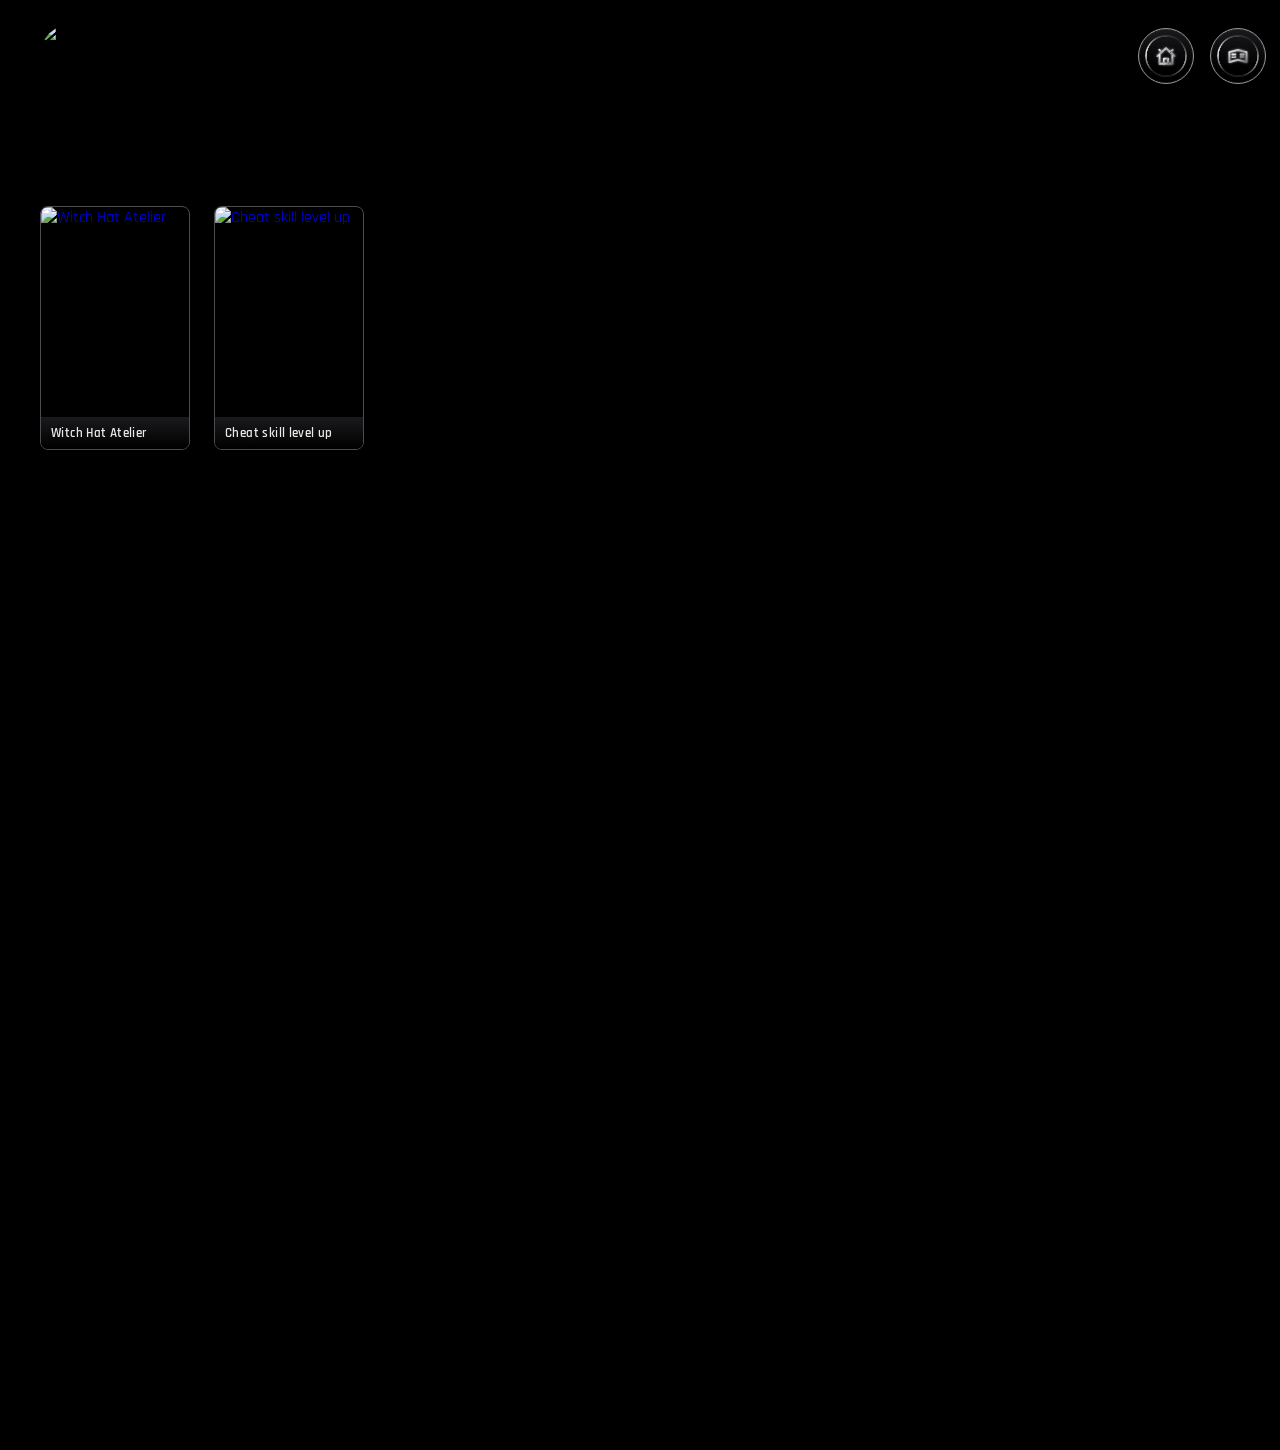
==== index.html @ e9c8b0ae "Add files via upload" ====
<!doctype html>
<html lang="en">
<head>
    <meta charset="utf-8">
    <title>Adbland</title>
    <link rel="stylesheet" href="style.css">
</head>

<body>
    <header class="site-header">
        <div class="logo">
            <img src="logo-ADB-cropped.png" alt="logo ADB">
        </div>

        <div class="site-header-right">
            <!-- ACCUEIL : pointe vers ta page d'accueil. Si ta home n'est pas index.html, change le href ici -->
            <a href="index.html" class="adb-icon-btn" aria-label="Accueil">
                <span class="adb-icon-ring" aria-hidden="true"></span>
                <span class="adb-icon-glyph adb-home" aria-hidden="true">
                    <svg viewBox="0 0 28 28">
                        <defs>
                            <linearGradient id="adbChromeStrokeHome" x1="0%" y1="0%" x2="100%" y2="100%">
                                <stop offset="0%" stop-color="#f2f2f4"/>
                                <stop offset="45%" stop-color="#9a9aa0"/>
                                <stop offset="55%" stop-color="#cfcfd2"/>
                                <stop offset="100%" stop-color="#6b6b70"/>
                            </linearGradient>
                        </defs>
                        <!-- toit pointu, écho au pic de la lettre A du logo -->
                        <path class="adb-stroke" d="M4 14 L14 5 L24 14"/>
                        <path class="adb-stroke" d="M14 5 L14 1.6" stroke-width="1.4"/>
                        <!-- petites épines d'accent sur le toit -->
                        <path class="adb-stroke" d="M19.3 9.3 L21.8 6.8 M8.7 9.3 L6.2 6.8" stroke-width="1.4"/>
                        <!-- murs -->
                        <path class="adb-stroke" d="M6.5 13 V23 H21.5 V13"/>
                        <!-- porte -->
                        <path class="adb-stroke" d="M11.5 23 V17 H16.5 V23"/>
                    </svg>
                </span>
            </a>

            <!-- CATALOGUE : pointe vers catalogue.html, même onglet (pas de target="_blank") -->
            <a href="catalogue.html" class="adb-icon-btn" aria-label="catalogue">
                <span class="adb-icon-ring" aria-hidden="true"></span>
                <span class="adb-icon-glyph adb-catalogue" aria-hidden="true">
                    <svg viewBox="0 0 28 28">
                        <defs>
                            <linearGradient id="adbChromeStrokeCatalogue" x1="0%" y1="0%" x2="100%" y2="100%">
                                <stop offset="0%" stop-color="#f2f2f4"/>
                                <stop offset="45%" stop-color="#9a9aa0"/>
                                <stop offset="55%" stop-color="#cfcfd2"/>
                                <stop offset="100%" stop-color="#6b6b70"/>
                            </linearGradient>
                        </defs>
                        <!-- livre ouvert, couverture en pointe comme le toit/A -->
                        <path class="adb-stroke" d="M14 7 L4 9.5 V21 L14 18.5 L24 21 V9.5 L14 7 Z"/>
                        <path class="adb-stroke" d="M14 7 V18.5"/>
                        <!-- épine d'accent sur la reliure -->
                        <path class="adb-stroke" d="M14 7 L14 3.6" stroke-width="1.4"/>
                        <path class="adb-stroke" d="M11 12.2 H7.3 M11 15.3 H7.3 M20.7 12.2 H17 M20.7 15.3 H17" stroke-width="1.4"/>
                    </svg>
                </span>
            </a>

            <!-- MA LISTE : pointe vers liste.html -->
            <a href="liste.html" class="adb-icon-btn" aria-label="Ma liste">
                <span class="adb-icon-ring" aria-hidden="true"></span>
                <span class="adb-icon-glyph adb-liste" aria-hidden="true">
                    <svg viewBox="0 0 28 28">
                        <defs>
                            <linearGradient id="adbChromeStrokeListe" x1="0%" y1="0%" x2="100%" y2="100%">
                                <stop offset="0%" stop-color="#f2f2f4"/>
                                <stop offset="45%" stop-color="#9a9aa0"/>
                                <stop offset="55%" stop-color="#cfcfd2"/>
                                <stop offset="100%" stop-color="#6b6b70"/>
                            </linearGradient>
                        </defs>
                        <!-- parchemin/liste avec pointe en haut, écho au pic du logo -->
                        <path class="adb-stroke" d="M8 4.5 H20 V22.5 L14 19.5 L8 22.5 Z"/>
                        <path class="adb-stroke" d="M14 4.5 L14 1.6" stroke-width="1.4"/>
                        <!-- lignes de la liste -->
                        <path class="adb-stroke" d="M10.8 10 H17.2 M10.8 13.3 H17.2 M10.8 16.6 H15" stroke-width="1.4"/>
                    </svg>
                </span>
            </a>

            <form class="adb-search" id="adbSearch" role="search">
                <button type="button" class="adb-search-btn" id="adbToggle" aria-label="Ouvrir la recherche" aria-expanded="false">
                    <span class="adb-icon-ring" aria-hidden="true"></span>
                    <span class="adb-glass" aria-hidden="true">
                        <svg viewBox="0 0 28 28">
                            <defs>
                                <linearGradient id="adbChromeStroke" x1="0%" y1="0%" x2="100%" y2="100%">
                                    <stop offset="0%" stop-color="#f2f2f4"/>
                                    <stop offset="45%" stop-color="#9a9aa0"/>
                                    <stop offset="55%" stop-color="#cfcfd2"/>
                                    <stop offset="100%" stop-color="#6b6b70"/>
                                </linearGradient>
                            </defs>
                            <!-- lentille -->
                            <circle class="adb-stroke" cx="11.5" cy="11.5" r="7.2"/>
                            <!-- poignée en forme de griffe, écho aux pointes du logo -->
                            <path class="adb-stroke" d="M16.7 16.7
                                                     C 18.6 18.6, 20.4 20.3, 22.2 22.1
                                                     C 23.1 23, 24.4 23.4, 25.3 22.6
                                                     C 26.1 21.8, 25.8 20.5, 24.9 19.6
                                                     C 23.1 17.8, 19.6 14.3, 17.5 12.3"/>
                            <!-- petite épine d'accent -->
                            <path class="adb-stroke" d="M21.6 21.6 L24.6 24.6 M23.4 19.8 L25.9 19.0" stroke-width="1.4"/>
                        </svg>
                    </span>
                </button>

                <input
                    class="adb-search-input"
                    id="adbInput"
                    type="text"
                    name="q"
                    placeholder="Rechercher…"
                    autocomplete="off"
                />
            </form>
        </div>
    </header>

    <!-- VIGNETTE : juste l'image, cliquable vers la fiche complète -->
   <main class="catalogue-content-">
        <h1>dernier a jour</h1>
    
    </main>
    
    <section class="poster-grid">
    <a href="witch-hat-atelier.html" class="poster-card">
        <img src="wicht.jpg" alt="Witch Hat Atelier">
        <span class="poster-card-title">Witch Hat Atelier</span>
    </a>

    <a href="Cheat-skill-level-up.html" class="poster-card">
        <img src="isekai.jpg" alt="Cheat skill level up">
        <span class="poster-card-title">Cheat skill level up</span>
    </a>
        
</section>
    <script src="adb-search.js"></script>
</body>
</html>
---- style.css ----
/* ============================================
   ADB — style.css
   ============================================ */

@import url('https://fonts.googleapis.com/css2?family=Rajdhani:wght@500;600&display=swap');

:root{
  --void:#000000;
  --gunmetal:#0d0d10;
  --chrome-1:#e9e9ec;
  --chrome-2:#9a9aa0;
  --chrome-3:#4b4b50;
  --chrome-4:#1c1c1f;
  --glow:#cfd8e3;
  --glow-soft: rgba(207,216,227,0.35);
}

* {
  box-sizing: border-box;
}

html, body{
  margin: 0;
  min-height: 100%;
}

body{
  background-color: #000;
  background-image: url("fond-site-ADB.png");
  background-repeat: no-repeat;
  background-size: cover;
  background-position: center;
  background-attachment: fixed;
  font-family: 'Rajdhani', sans-serif;
  width: 1450px;
  height: 1450px;
}

html{
  background-color: #000; /* évite le flash blanc au chargement / changement de page */
}

/* ---------- HEADER : logo à gauche, accueil + catalogue + ma liste + recherche groupés à droite ---------- */
.site-header{
  display: flex;
  align-items: center;
  justify-content: space-between;
  gap: 24px;
  padding: 24px 40px;
  flex-wrap: nowrap;
}

.site-header-right{
  display: flex;
  align-items: center;
  gap: 16px;
  flex-wrap: nowrap;
}

.site-header .logo{
  flex: 0 0 auto;
}

.site-header .logo img{
  display: block;
  width: 64px;
  height: 64px;
  border-radius: 100px;
  object-fit: contain;
  background: #000;
}

@media (max-width: 700px){
  .site-header{
    flex-direction: column;
    align-items: flex-start;
    gap: 16px;
    padding: 20px;
  }
  .site-header-right{
    width: 100%;
  }
  .adb-search.is-open{
    width: 100%;
  }
}

/* ---------- BOUTONS RONDS (Accueil / Catalogue / Ma liste) ---------- */
.adb-icon-btn{
  flex: 0 0 56px;
  width: 56px;
  height: 56px;
  border-radius: 50%;
  border: 1px solid var(--chrome-2);
  background: linear-gradient(180deg, #1a1a1d, #000 70%);
  display: flex;
  align-items: center;
  justify-content: center;
  cursor: pointer;
  position: relative;
  text-decoration: none;
  box-shadow:
    0 0 0 1px rgba(255,255,255,0.04) inset,
    0 2px 14px rgba(0,0,0,0.8);
  transition: box-shadow .4s ease, border-color .4s ease;
}

.adb-icon-btn:hover,
.adb-icon-btn:focus-visible{
  border-color: var(--chrome-1);
  box-shadow:
    0 0 0 1px rgba(255,255,255,0.06) inset,
    0 4px 24px rgba(0,0,0,0.9),
    0 0 18px 1px var(--glow-soft);
}

.adb-icon-btn:focus-visible{
  outline: 2px solid var(--chrome-1);
  outline-offset: 3px;
}

/* anneau toujours visible, pas seulement au survol */
.adb-icon-ring{
  filter: drop-shadow(0 0 1.5px rgba(207,216,227,0.45));
}
.adb-icon-btn:hover .adb-icon-ring{
  filter: drop-shadow(0 0 4px var(--glow));
}

.adb-icon-btn .adb-icon-glyph{
  position: relative;
  z-index: 2;
  width: 24px;
  height: 24px;
  /* taille fixe : pas d'agrandissement au survol/clic */
}

.adb-icon-glyph svg{
  width: 100%;
  height: 100%;
  display: block;
  overflow: visible;
}

.adb-icon-glyph .adb-stroke{
  fill:none;
  stroke-width: 2.2;
  stroke-linecap: round;
  stroke-linejoin: round;
  /* glow permanent léger pour que le trait se détache du fond noir */
  filter: drop-shadow(0 0 1.5px rgba(233,233,236,0.55));
  transition: filter .4s ease;
}
.adb-icon-btn:hover .adb-icon-glyph .adb-stroke{
  filter: drop-shadow(0 0 4px var(--glow));
}

.adb-home .adb-stroke{ stroke: url(#adbChromeStrokeHome); }
.adb-catalogue .adb-stroke{ stroke: url(#adbChromeStrokeCatalogue); }
.adb-liste .adb-stroke{ stroke: url(#adbChromeStrokeListe); }

/* ---------- CONTENU GÉNÉRIQUE DE PAGE ---------- */
.catalogue-content{
  padding: 20px 40px 60px;
  color: var(--chrome-1);
  font-family: 'Rajdhani', sans-serif;
}
.catalogue-content h1{
  font-weight: 500;
  letter-spacing: .06em;
  text-transform: uppercase;
  color: var(--chrome-1);
  border-bottom: 1px solid var(--chrome-3);
  padding-bottom: 12px;
}
.catalogue-content p{
  color: var(--chrome-2);
}

/* ---------- BOUTON DE RECHERCHE ---------- */
.adb-search{
  position:relative;
  display:flex;
  align-items:center;
  height:56px;
  border-radius:999px;
  background: linear-gradient(180deg, var(--gunmetal), #000 70%);
  border: 1px solid var(--chrome-3);
  box-shadow:
    0 0 0 1px rgba(255,255,255,0.02) inset,
    0 2px 14px rgba(0,0,0,0.8);
  transition: width .5s cubic-bezier(.2,.9,.25,1), box-shadow .4s ease, border-color .4s ease;
  width:56px;
  flex-shrink: 0;
  overflow:hidden;
}

.adb-search.is-open{
  width:340px;
  border-color: var(--chrome-1);
  box-shadow:
    0 0 0 1px rgba(255,255,255,0.04) inset,
    0 4px 24px rgba(0,0,0,0.9),
    0 0 18px 1px var(--glow-soft);
}

.adb-search::before{
  content:"";
  position:absolute;
  inset:-1px;
  border-radius:999px;
  padding:1px;
  background: conic-gradient(from 0deg,
    transparent 0deg,
    var(--glow) 8deg,
    transparent 20deg,
    transparent 360deg);
  -webk-it-mask: linear-gradient(#000 0 0) content-box, linear-gradient(#000 0 0);
  -webkit-mask-composite: xor;
  mask-composite: exclude;
  opacity:0;
  transition: opacity .3s ease;
  animation: adb-trace 3.2s linear infinite;
  pointer-events:none;
}
.adb-search:hover::before,
.adb-search.is-open::before{
  opacity:1;
}
@keyframes adb-trace{
  to{ transform: rotate(360deg); }
}

.adb-search-btn{
  flex: 0 0 56px;
  width:56px;
  height:56px;
  border-radius:50%;
  border:none;
  background:transparent;
  display:flex;
  align-items:center;
  justify-content:center;
  cursor:pointer;
  position:relative;
  z-index:2;
  padding:0;
}

.adb-search-btn:focus-visible{
  outline: 2px solid var(--chrome-1);
  outline-offset: 3px;
}

.adb-icon-ring{
  position:absolute;
  width:42px;
  height:42px;
  border-radius:50%;
  background: conic-gradient(from 220deg,
    var(--chrome-4), var(--chrome-1) 18%, var(--chrome-3) 32%,
    var(--chrome-4) 50%, var(--chrome-2) 68%, var(--chrome-4) 85%, var(--chrome-4));
  -webkit-mask: radial-gradient(farthest-side, transparent calc(100% - 2px), #000 calc(100% - 1.5px));
          mask: radial-gradient(farthest-side, transparent calc(100% - 2px), #000 calc(100% - 1.5px));
  transition: filter .4s ease;
}
.adb-search-btn:hover .adb-icon-ring,
.adb-search.is-open .adb-icon-ring{
  filter: drop-shadow(0 0 4px var(--glow));
}

.adb-glass{
  position:relative;
  z-index:2;
  width:24px;
  height:24px;
  /* taille fixe : pas d'agrandissement au survol/clic */
}

.adb-glass svg{
  width:100%;
  height:100%;
  display:block;
  overflow:visible;
}

.adb-glass .adb-stroke{
  fill:none;
  stroke:url(#adbChromeStroke);
  stroke-width:2.2;
  stroke-linecap:round;
  stroke-linejoin:round;
  filter: drop-shadow(0 0 1.5px rgba(233,233,236,0.55));
  transition: filter .4s ease;
}
.adb-search-btn:hover .adb-stroke,
.adb-search.is-open .adb-stroke{
  filter: drop-shadow(0 0 4px var(--glow));
}

.adb-search-input{
  flex:1;
  height:100%;
  min-width:0;
  background:transparent;
  border:none;
  outline:none;
  color: var(--chrome-1);
  font-family:'Rajdhani', sans-serif;
  font-weight:600;
  font-size:16px;
  letter-spacing:.04em;
  padding-right:18px;
  opacity:0;
  transition: opacity .3s ease .15s;
}
.adb-search.is-open .adb-search-input{ opacity:1; }

.adb-search-input::placeholder{
  color:#6c6c72;
  font-weight:500;
  text-transform:uppercase;
  font-size:13px;
  letter-spacing:.18em;
}

/* ============================================
   VIGNETTE ACCUEIL — juste l'image, cliquable
   ============================================ */
.poster-grid{
  display: flex;
  flex-wrap: wrap;
  gap: 24px;
  padding: 10px 40px 60px;
}

.poster-card{
  display: block;
  width: 150px;
  text-decoration: none;
  border-radius: 8px;
  overflow: hidden;
  border: 1px solid var(--chrome-3);
  box-shadow: 0 6px 20px rgba(0,0,0,0.7);
  transition: border-color .3s ease, box-shadow .3s ease, transform .2s ease;
}
.poster-card:hover{
  border-color: var(--chrome-1);
  box-shadow: 0 6px 20px rgba(0,0,0,0.85), 0 0 18px var(--glow-soft);
  transform: translateY(-3px);
}

.poster-card img{
  display: block;
  width: 100%;
  height: 210px;
  object-fit: cover;
}

.poster-card-title{
  display: block;
  padding: 8px 10px;
  background: linear-gradient(180deg, #1a1a1d, #000);
  color: var(--chrome-1);
  font-family: 'Rajdhani', sans-serif;
  font-weight: 600;
  font-size: 13px;
  letter-spacing: .03em;
}

/* ============================================
   FICHE (page d'accueil) — affiche + titre + description + boutons
   ============================================ */
.hero-card{
  display: flex;
  gap: 32px;
  padding: 20px 40px 40px;
  align-items: flex-start;
  flex-wrap: wrap;
}

.hero-card .poster-link{
  flex: 0 0 auto;
  display: block;
  border-radius: 10px;
  overflow: hidden;
  border: 1px solid var(--chrome-3);
  box-shadow: 0 8px 30px rgba(0,0,0,0.7);
  transition: border-color .3s ease, box-shadow .3s ease;
}
.hero-card .poster-link:hover{
  border-color: var(--chrome-1);
  box-shadow: 0 8px 30px rgba(0,0,0,0.85), 0 0 24px var(--glow-soft);
}
.hero-card .poster-link img{
  display: block;
  width: 260px;
  height: 360px;
  object-fit: cover;
}

.hero-info{
  flex: 1 1 380px;
  min-width: 280px;
  color: var(--chrome-1);
}

.hero-info h1{
  margin: 4px 0 16px;
  font-size: 2.2rem;
  font-weight: 600;
  letter-spacing: .04em;
  background: linear-gradient(180deg, #f2f2f4, #9a9aa0 45%, #cfcfd2 55%, #6b6b70);
  -webkit-background-clip: text;
  background-clip: text;
  color: transparent;
}

.hero-info p.description{
  color: var(--chrome-2);
  line-height: 1.6;
  max-width: 65ch;
  margin-bottom: 20px;
}

.tag-list{
  display: flex;
  gap: 10px;
  flex-wrap: wrap;
  margin-bottom: 24px;
  list-style: none;
  padding: 0;
}
.tag-list li{
  padding: 6px 16px;
  border-radius: 999px;
  border: 1px solid var(--chrome-3);
  background: linear-gradient(180deg, #1a1a1d, #000 70%);
  color: var(--chrome-2);
  font-size: 13px;
  letter-spacing: .04em;
}

.action-row{
  display: flex;
  gap: 14px;
  flex-wrap: wrap;
}

.btn-watch, .btn-surprise{
  display: inline-flex;
  align-items: center;
  gap: 10px;
  padding: 12px 26px;
  border-radius: 999px;
  font-family: 'Rajdhani', sans-serif;
  font-weight: 600;
  font-size: 15px;
  letter-spacing: .04em;
  text-decoration: none;
  cursor: pointer;
  transition: border-color .3s ease, box-shadow .3s ease, transform .15s ease;
}

.btn-watch{
  background: linear-gradient(180deg, var(--chrome-1), var(--chrome-2));
  color: #000;
  border: 1px solid var(--chrome-1);
}
.btn-watch:hover{
  box-shadow: 0 0 18px var(--glow-soft);
}

.btn-surprise{
  background: linear-gradient(180deg, #1a1a1d, #000 70%);
  color: var(--chrome-1);
  border: 1px solid var(--chrome-3);
}
.btn-surprise:hover{
  border-color: var(--chrome-1);
  box-shadow: 0 0 18px var(--glow-soft);
}

/* ============================================
   CARROUSEL — derniers épisodes
   ============================================ */
.episode-section{
  padding: 10px 40px 60px;
}

.episode-section h2{
  color: var(--chrome-1);
  font-size: 1.3rem;
  font-weight: 600;
  letter-spacing: .06em;
  text-transform: uppercase;
  margin-bottom: 18px;
  border-bottom: 1px solid var(--chrome-3);
  padding-bottom: 10px;
}

.episode-carousel{
  display: flex;
  gap: 18px;
  overflow-x: auto;
  padding-bottom: 8px;
  scrollbar-width: thin;
  scrollbar-color: var(--chrome-3) transparent;
}

.episode-thumb-link{
  flex: 0 0 220px;
  display: block;
  border-radius: 8px;
  overflow: hidden;
  border: 1px solid var(--chrome-3);
  text-decoration: none;
  position: relative;
  transition: border-color .3s ease, box-shadow .3s ease, transform .2s ease;
}
.episode-thumb-link:hover{
  border-color: var(--chrome-1);
  box-shadow: 0 0 16px var(--glow-soft);
  transform: translateY(-3px);
}

.episode-thumb-link img{
  display: block;
  width: 100%;
  height: 124px;
  object-fit: cover;
}

.episode-thumb-meta{
  padding: 10px 12px;
  background: linear-gradient(180deg, #1a1a1d, #000);
  color: var(--chrome-2);
  font-size: 13px;
}
.episode-thumb-meta strong{
  display: block;
  color: var(--chrome-1);
  font-weight: 600;
  margin-bottom: 2px;
}

/* ============================================
   PAGE DÉTAIL (ex: witch-hat-atelier.html)
   ============================================ */
.detail-page{
  padding: 24px 40px 60px;
  color: var(--chrome-1);
}

.back-link{
  display: inline-flex;
  align-items: center;
  gap: 8px;
  color: var(--chrome-2);
  text-decoration: none;
  font-weight: 600;
  letter-spacing: .04em;
  margin-bottom: 24px;
  transition: color .3s ease;
}
.back-link:hover{ color: var(--chrome-1); }

.detail-layout{
  display: flex;
  gap: 36px;
  flex-wrap: wrap;
}

.detail-poster{
  flex: 0 0 auto;
  width: 260px;
  border-radius: 10px;
  overflow: hidden;
  border: 1px solid var(--chrome-3);
  box-shadow: 0 8px 30px rgba(0,0,0,0.7);
}
.detail-poster img{
  display: block;
  width: 100%;
  height: auto;
}

.detail-body{
  flex: 1 1 380px;
  min-width: 280px;
}

.detail-body h1{
  font-size: 2rem;
  font-weight: 600;
  letter-spacing: .04em;
  margin: 0 0 12px;
  color: var(--chrome-1);
}

.detail-body p.description{
  color: var(--chrome-2);
  line-height: 1.6;
  margin-bottom: 22px;
}

.detail-actions{
  display: flex;
  gap: 14px;
  margin-bottom: 32px;
}

.btn-like, .btn-addlist{
  display: inline-flex;
  align-items: center;
  gap: 8px;
  padding: 10px 20px;
  border-radius: 999px;
  border: 1px solid var(--chrome-3);
  background: linear-gradient(180deg, #1a1a1d, #000 70%);
  color: var(--chrome-1);
  font-family: 'Rajdhani', sans-serif;
  font-weight: 600;
  font-size: 14px;
  cursor: pointer;
  transition: border-color .3s ease, box-shadow .3s ease;
}
.btn-like:hover, .btn-addlist:hover{
  border-color: var(--chrome-1);
  box-shadow: 0 0 14px var(--glow-soft);
}

.detail-body h2{
  font-size: 1.1rem;
  font-weight: 600;
  letter-spacing: .06em;
  text-transform: uppercase;
  color: var(--chrome-1);
  border-bottom: 1px solid var(--chrome-3);
  padding-bottom: 10px;
  margin-bottom: 18px;
}

.episode-grid{
  display: grid;
  grid-template-columns: repeat(auto-fill, minmax(200px, 1fr));
  gap: 16px;
}

.episode-grid .episode-thumb-link{
  flex: none;
}
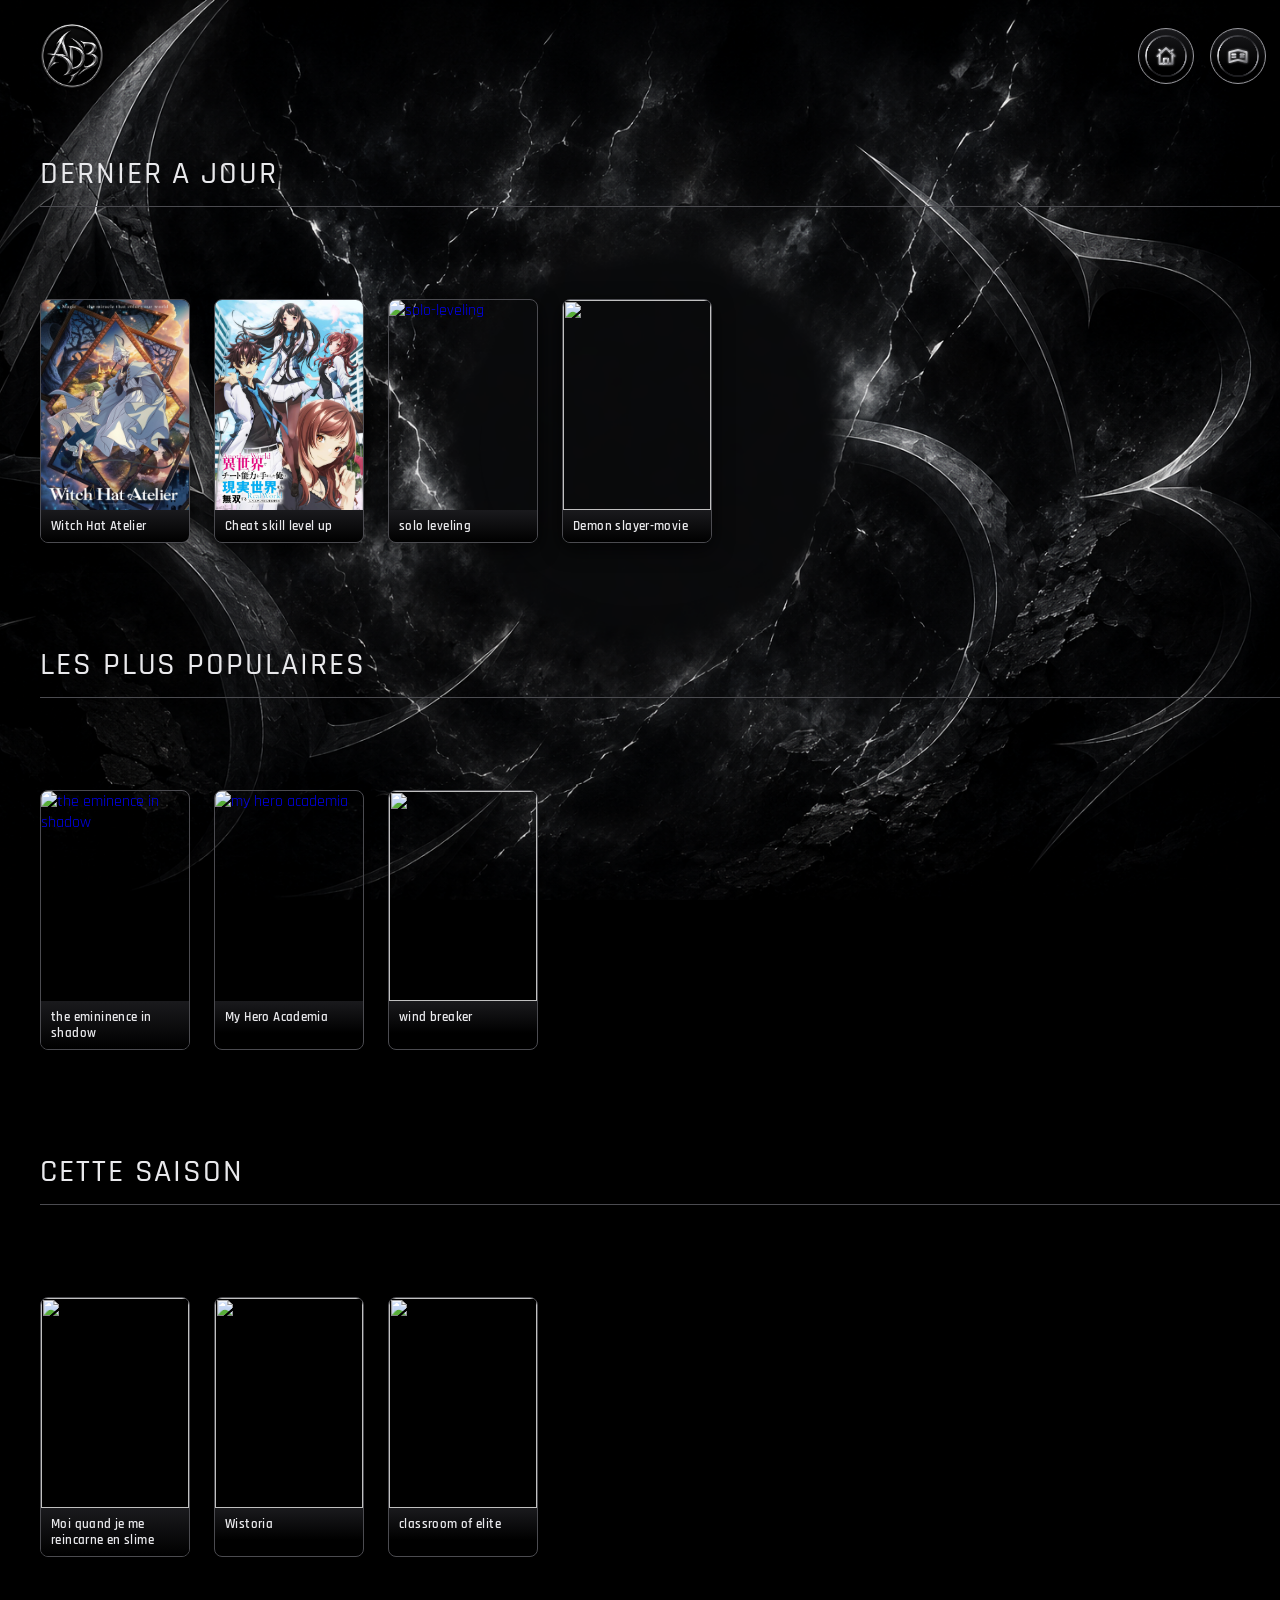
==== commit d5ef2cbe: "Add files via upload" ====
--- a/index.html
+++ b/index.html
@@ -124,8 +124,8 @@
     </header>
 
     <!-- VIGNETTE : juste l'image, cliquable vers la fiche complète -->
-   <main class="catalogue-content-">
-        <h1>dernier a jour</h1>
+  <main  class="catalogue-content">
+        <h1 >dernier a jour</h1>
     
     </main>
     
@@ -139,8 +139,47 @@
         <img src="isekai.jpg" alt="Cheat skill level up">
         <span class="poster-card-title">Cheat skill level up</span>
     </a>
+        <a href="solo%20leveling.html" class="poster-card"> <img src="sl.jpg" alt="solo-leveling"> 
+            <span class="poster-card-title">solo leveling</span>
+        </a>
+        <a href="Demon%20slayer%20movie.html" class="poster-card"> <img src="demon.jpg" alt=""> <span class="poster-card-title"> Demon slayer-movie</span></a>
         
+       
 </section>
+   
     <script src="adb-search.js"></script>
+    
+    <main class="catalogue-content">
+        <h1>Les plus populaires</h1>
+        
+    </main>
+    
+    <section class="poster-grid">
+        
+        <a href="the%20eminence%20shadow.html" class="poster-card"> <img src="shadow.jpg" alt="the eminence in shadow"> 
+            <span class="poster-card-title">the emininence in shadow</span>
+        </a>
+        
+        <a href="my%20hero%20academia.html" class="poster-card"> <img src="mha.jpg" alt="my hero academia">
+         <span class="poster-card-title">My Hero Academia</span>
+        </a>
+        <a href="wind%20breaker.html" class="poster-card"> <img src="wind.jpg" alt=""> <span class="poster-card-title"> wind breaker</span></a>
+        
+    
+    </section>
+    
+    <main class="catalogue-content">
+    <h1>Cette saison</h1>
+    
+    </main>
+    
+    <section class="poster-grid">
+        <a href="MQJMS.html" class="poster-card"> <img src="mqrs.jpg" alt=""> <span class="poster-card-title">Moi quand je me reincarne en slime
+            </span></a>
+        <a href="Wistoria.html" class="poster-card"> <img src="wistoria.jpg" alt=""><span class="poster-card-title"> Wistoria</span></a>
+        <a href="classroom%20of%20elite.html" class="poster-card"> <img src="classroom.jpg" alt=""> <span class="poster-card-title">classroom of elite</span></a>
+        
+    
+    </section>
 </body>
 </html>
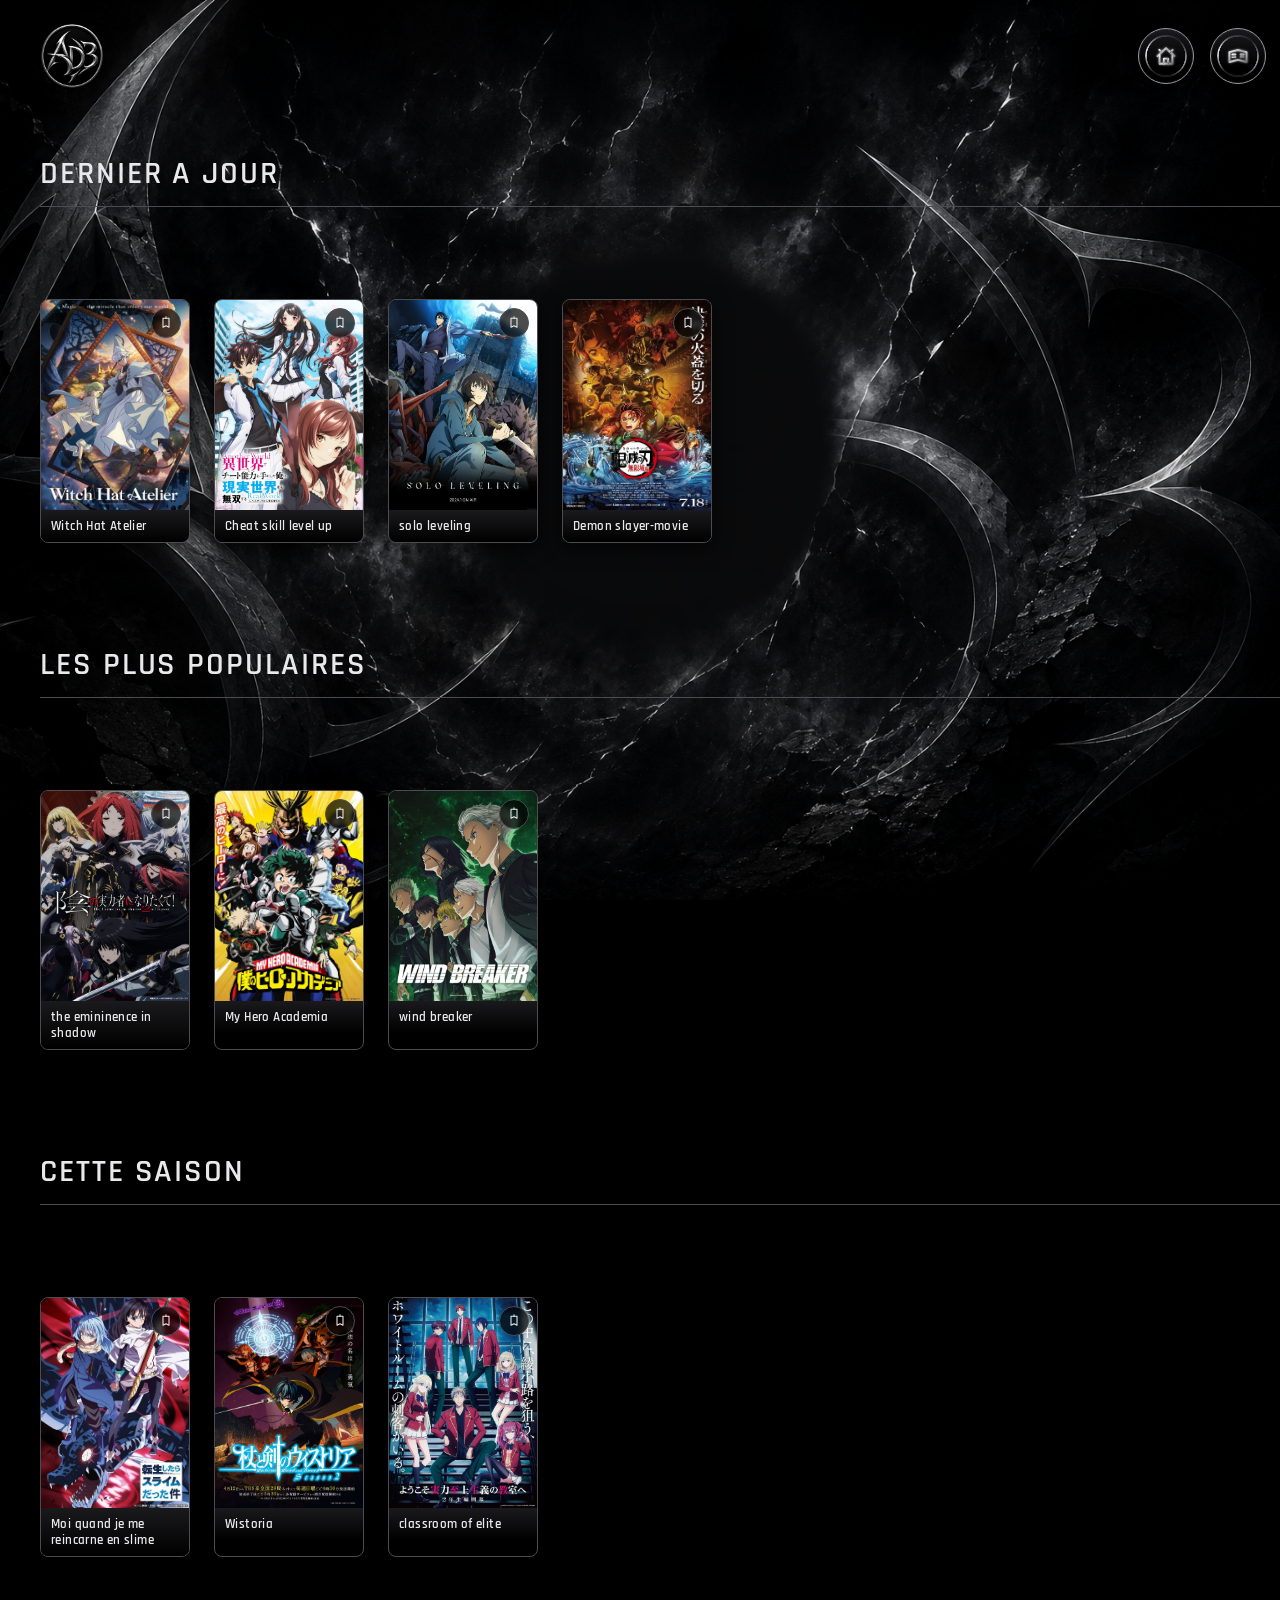
==== commit 73d93d89: "Add files via upload" ====
--- a/index.html
+++ b/index.html
@@ -130,25 +130,23 @@
     </main>
     
     <section class="poster-grid">
-    <a href="witch-hat-atelier.html" class="poster-card">
+    <a href="witch-hat-atelier.html" class="poster-card theme-aventure theme-fantaisie"><button type="button" class="poster-card-addlist" data-title="Witch Hat Atelier" data-poster="wicht.jpg" data-href="witch-hat-atelier.html" aria-label="Ajouter à la liste"><svg viewBox="0 0 28 28" class="poster-card-addlist-icon"><path d="M8 4.5 H20 V22.5 L14 19.5 L8 22.5 Z"/><path d="M14 4.5 L14 1.6" stroke-width="1.4"/></svg></button>
         <img src="wicht.jpg" alt="Witch Hat Atelier">
         <span class="poster-card-title">Witch Hat Atelier</span>
     </a>
 
-    <a href="Cheat-skill-level-up.html" class="poster-card">
+    <a href="Cheat-skill-level-up.html" class="poster-card theme-isekai theme-action"><button type="button" class="poster-card-addlist" data-title="Cheat skill level up" data-poster="isekai.jpg" data-href="Cheat-skill-level-up.html" aria-label="Ajouter à la liste"><svg viewBox="0 0 28 28" class="poster-card-addlist-icon"><path d="M8 4.5 H20 V22.5 L14 19.5 L8 22.5 Z"/><path d="M14 4.5 L14 1.6" stroke-width="1.4"/></svg></button>
         <img src="isekai.jpg" alt="Cheat skill level up">
         <span class="poster-card-title">Cheat skill level up</span>
     </a>
-        <a href="solo%20leveling.html" class="poster-card"> <img src="sl.jpg" alt="solo-leveling"> 
+        <a href="solo%20leveling.html" class="poster-card theme-action theme-fantaisie"><button type="button" class="poster-card-addlist" data-title="solo leveling" data-poster="sl.jpg" data-href="solo%20leveling.html" aria-label="Ajouter à la liste"><svg viewBox="0 0 28 28" class="poster-card-addlist-icon"><path d="M8 4.5 H20 V22.5 L14 19.5 L8 22.5 Z"/><path d="M14 4.5 L14 1.6" stroke-width="1.4"/></svg></button> <img src="sl.jpg" alt="solo-leveling"> 
             <span class="poster-card-title">solo leveling</span>
         </a>
-        <a href="Demon%20slayer%20movie.html" class="poster-card"> <img src="demon.jpg" alt=""> <span class="poster-card-title"> Demon slayer-movie</span></a>
+        <a href="Demon%20slayer%20movie.html" class="poster-card theme-action theme-aventure"><button type="button" class="poster-card-addlist" data-title="Demon slayer-movie" data-poster="demon.jpg" data-href="Demon%20slayer%20movie.html" aria-label="Ajouter à la liste"><svg viewBox="0 0 28 28" class="poster-card-addlist-icon"><path d="M8 4.5 H20 V22.5 L14 19.5 L8 22.5 Z"/><path d="M14 4.5 L14 1.6" stroke-width="1.4"/></svg></button> <img src="demon.jpg" alt=""> <span class="poster-card-title"> Demon slayer-movie</span></a>
         
        
 </section>
    
-    <script src="adb-search.js"></script>
-    
     <main class="catalogue-content">
         <h1>Les plus populaires</h1>
         
@@ -156,14 +154,14 @@
     
     <section class="poster-grid">
         
-        <a href="the%20eminence%20shadow.html" class="poster-card"> <img src="shadow.jpg" alt="the eminence in shadow"> 
+        <a href="the%20eminence%20shadow.html" class="poster-card theme-isekai theme-comedie"><button type="button" class="poster-card-addlist" data-title="the emininence in shadow" data-poster="shadow.jpg" data-href="the%20eminence%20shadow.html" aria-label="Ajouter à la liste"><svg viewBox="0 0 28 28" class="poster-card-addlist-icon"><path d="M8 4.5 H20 V22.5 L14 19.5 L8 22.5 Z"/><path d="M14 4.5 L14 1.6" stroke-width="1.4"/></svg></button> <img src="shadow.jpg" alt="the eminence in shadow"> 
             <span class="poster-card-title">the emininence in shadow</span>
         </a>
         
-        <a href="my%20hero%20academia.html" class="poster-card"> <img src="mha.jpg" alt="my hero academia">
+        <a href="my%20hero%20academia.html" class="poster-card theme-action theme-shonen"><button type="button" class="poster-card-addlist" data-title="My Hero Academia" data-poster="mha.jpg" data-href="my%20hero%20academia.html" aria-label="Ajouter à la liste"><svg viewBox="0 0 28 28" class="poster-card-addlist-icon"><path d="M8 4.5 H20 V22.5 L14 19.5 L8 22.5 Z"/><path d="M14 4.5 L14 1.6" stroke-width="1.4"/></svg></button> <img src="mha.jpg" alt="my hero academia">
          <span class="poster-card-title">My Hero Academia</span>
         </a>
-        <a href="wind%20breaker.html" class="poster-card"> <img src="wind.jpg" alt=""> <span class="poster-card-title"> wind breaker</span></a>
+        <a href="wind%20breaker.html" class="poster-card theme-action theme-shonen"><button type="button" class="poster-card-addlist" data-title="wind breaker" data-poster="wind.jpg" data-href="wind%20breaker.html" aria-label="Ajouter à la liste"><svg viewBox="0 0 28 28" class="poster-card-addlist-icon"><path d="M8 4.5 H20 V22.5 L14 19.5 L8 22.5 Z"/><path d="M14 4.5 L14 1.6" stroke-width="1.4"/></svg></button> <img src="wind.jpg" alt=""> <span class="poster-card-title"> wind breaker</span></a>
         
     
     </section>
@@ -174,12 +172,16 @@
     </main>
     
     <section class="poster-grid">
-        <a href="MQJMS.html" class="poster-card"> <img src="mqrs.jpg" alt=""> <span class="poster-card-title">Moi quand je me reincarne en slime
+        <a href="MQJMS.html" class="poster-card theme-isekai theme-fantaisie"><button type="button" class="poster-card-addlist" data-title="Moi quand je me reincarne en slime" data-poster="mqrs.jpg" data-href="MQJMS.html" aria-label="Ajouter à la liste"><svg viewBox="0 0 28 28" class="poster-card-addlist-icon"><path d="M8 4.5 H20 V22.5 L14 19.5 L8 22.5 Z"/><path d="M14 4.5 L14 1.6" stroke-width="1.4"/></svg></button> <img src="mqrs.jpg" alt=""> <span class="poster-card-title">Moi quand je me reincarne en slime
             </span></a>
-        <a href="Wistoria.html" class="poster-card"> <img src="wistoria.jpg" alt=""><span class="poster-card-title"> Wistoria</span></a>
-        <a href="classroom%20of%20elite.html" class="poster-card"> <img src="classroom.jpg" alt=""> <span class="poster-card-title">classroom of elite</span></a>
+        <a href="Wistoria.html" class="poster-card theme-isekai theme-aventure"><button type="button" class="poster-card-addlist" data-title="Wistoria" data-poster="wistoria.jpg" data-href="Wistoria.html" aria-label="Ajouter à la liste"><svg viewBox="0 0 28 28" class="poster-card-addlist-icon"><path d="M8 4.5 H20 V22.5 L14 19.5 L8 22.5 Z"/><path d="M14 4.5 L14 1.6" stroke-width="1.4"/></svg></button> <img src="wistoria.jpg" alt=""><span class="poster-card-title"> Wistoria</span></a>
+        <a href="classroom%20of%20elite.html" class="poster-card theme-drame theme-shonen"><button type="button" class="poster-card-addlist" data-title="classroom of elite" data-poster="classroom.jpg" data-href="classroom%20of%20elite.html" aria-label="Ajouter à la liste"><svg viewBox="0 0 28 28" class="poster-card-addlist-icon"><path d="M8 4.5 H20 V22.5 L14 19.5 L8 22.5 Z"/><path d="M14 4.5 L14 1.6" stroke-width="1.4"/></svg></button> <img src="classroom.jpg" alt=""> <span class="poster-card-title">classroom of elite</span></a>
         
     
     </section>
+
+    <script src="adb-catalog.js"></script>
+    <script src="adb-search.js"></script>
+    <script src="adb-list.js"></script>
 </body>
-</html>
+</html>
--- a/style.css
+++ b/style.css
@@ -166,7 +166,7 @@
   font-family: 'Rajdhani', sans-serif;
 }
 .catalogue-content h1{
-  font-weight: 500;
+  font-weight: 600;
   letter-spacing: .06em;
   text-transform: uppercase;
   color: var(--chrome-1);
@@ -192,7 +192,6 @@
   transition: width .5s cubic-bezier(.2,.9,.25,1), box-shadow .4s ease, border-color .4s ease;
   width:56px;
   flex-shrink: 0;
-  overflow:hidden;
 }
 
 .adb-search.is-open{
@@ -215,7 +214,7 @@
     var(--glow) 8deg,
     transparent 20deg,
     transparent 360deg);
-  -webk-it-mask: linear-gradient(#000 0 0) content-box, linear-gradient(#000 0 0);
+  -webkit-mask: linear-gradient(#000 0 0) content-box, linear-gradient(#000 0 0);
   -webkit-mask-composite: xor;
   mask-composite: exclude;
   opacity:0;
@@ -324,6 +323,62 @@
   letter-spacing:.18em;
 }
 
+/* ---------- RÉSULTATS DE RECHERCHE EN DIRECT ---------- */
+.adb-search-results{
+  position: absolute;
+  top: calc(100% + 10px);
+  right: 0;
+  width: 320px;
+  max-height: 360px;
+  overflow-y: auto;
+  background: linear-gradient(180deg, #141416, #000);
+  border: 1px solid var(--chrome-3);
+  border-radius: 14px;
+  box-shadow: 0 10px 30px rgba(0,0,0,0.85);
+  display: none;
+  flex-direction: column;
+  padding: 8px;
+  gap: 4px;
+  z-index: 50;
+}
+.adb-search-results.is-visible{
+  display: flex;
+}
+
+.adb-search-result{
+  display: flex;
+  align-items: center;
+  gap: 12px;
+  padding: 8px;
+  border-radius: 8px;
+  text-decoration: none;
+  color: var(--chrome-1);
+  font-family: 'Rajdhani', sans-serif;
+  font-weight: 600;
+  font-size: 14px;
+  transition: background .2s ease;
+}
+.adb-search-result:hover{
+  background: rgba(255,255,255,0.06);
+}
+.adb-search-result img{
+  width: 40px;
+  height: 56px;
+  object-fit: cover;
+  border-radius: 4px;
+  flex: 0 0 auto;
+  border: 1px solid var(--chrome-3);
+}
+
+.adb-search-empty{
+  margin: 0;
+  padding: 14px 10px;
+  color: var(--chrome-2);
+  font-family: 'Rajdhani', sans-serif;
+  font-size: 13px;
+  text-align: center;
+}
+
 /* ============================================
    VIGNETTE ACCUEIL — juste l'image, cliquable
    ============================================ */
@@ -336,6 +391,7 @@
 
 .poster-card{
   display: block;
+  position: relative;
   width: 150px;
   text-decoration: none;
   border-radius: 8px;
@@ -516,12 +572,27 @@
   border: 1px solid var(--chrome-3);
   text-decoration: none;
   position: relative;
+  cursor: pointer;
+  /* reset des styles par défaut de <button> */
+  background: none;
+  padding: 0;
+  margin: 0;
+  font: inherit;
+  text-align: left;
   transition: border-color .3s ease, box-shadow .3s ease, transform .2s ease;
 }
 .episode-thumb-link:hover{
   border-color: var(--chrome-1);
   box-shadow: 0 0 16px var(--glow-soft);
   transform: translateY(-3px);
+}
+
+.episode-thumb-link.is-playing{
+  border-color: var(--chrome-1);
+  box-shadow: 0 0 18px var(--glow-soft);
+}
+.episode-thumb-link.is-playing .episode-thumb-meta strong::before{
+  content: "▶ ";
 }
 
 .episode-thumb-link img{
@@ -529,6 +600,17 @@
   width: 100%;
   height: 124px;
   object-fit: cover;
+}
+
+.episodes-heading{
+  font-size: 1.1rem;
+  font-weight: 600;
+  letter-spacing: .06em;
+  text-transform: uppercase;
+  color: var(--chrome-1);
+  border-bottom: 1px solid var(--chrome-3);
+  padding-bottom: 10px;
+  margin: 28px 0 18px;
 }
 
 .episode-thumb-meta{
@@ -630,6 +712,148 @@
   box-shadow: 0 0 14px var(--glow-soft);
 }
 
+.btn-addlist.is-active{
+  background: linear-gradient(180deg, var(--chrome-1), var(--chrome-2));
+  color: #000;
+  border-color: var(--chrome-1);
+}
+
+.empty-list{
+  color: var(--chrome-2);
+}
+
+/* ============================================
+   FILTRES PAR THÈME (catalogue.html)
+   ============================================ */
+.theme-filters{
+  display: flex;
+  flex-wrap: wrap;
+  gap: 10px;
+  margin: 18px 0 30px;
+}
+
+.theme-filter{
+  padding: 8px 18px;
+  border-radius: 999px;
+  border: 1px solid var(--chrome-3);
+  background: linear-gradient(180deg, #1a1a1d, #000 70%);
+  color: var(--chrome-2);
+  font-family: 'Rajdhani', sans-serif;
+  font-weight: 600;
+  font-size: 14px;
+  letter-spacing: .03em;
+  cursor: pointer;
+  transition: border-color .3s ease, box-shadow .3s ease, color .3s ease;
+}
+.theme-filter:hover{
+  border-color: var(--chrome-1);
+  color: var(--chrome-1);
+}
+.theme-filter.is-active{
+  background: linear-gradient(180deg, var(--chrome-1), var(--chrome-2));
+  color: #000;
+  border-color: var(--chrome-1);
+}
+
+/* ============================================
+   LECTEUR VIDÉO PERSONNALISÉ
+   ============================================ */
+.adb-player{
+  position: relative;
+  width: 100%;
+  max-width: 960px;
+  background: #000;
+  border-radius: 10px;
+  overflow: hidden;
+  border: 1px solid var(--chrome-3);
+  box-shadow: 0 8px 30px rgba(0,0,0,0.7);
+}
+
+.adb-player.is-hidden{
+  display: none;
+}
+
+.adb-player video{
+  display: block;
+  width: 100%;
+  max-height: 70vh;
+  background: #000;
+}
+
+.adb-player-controls{
+  display: flex;
+  align-items: center;
+  gap: 14px;
+  padding: 10px 16px;
+  background: linear-gradient(180deg, #141416, #000);
+  border-top: 1px solid var(--chrome-3);
+}
+
+.adb-player-btn{
+  flex: 0 0 auto;
+  width: 38px;
+  height: 38px;
+  border-radius: 50%;
+  border: 1px solid var(--chrome-3);
+  background: linear-gradient(180deg, #1a1a1d, #000 70%);
+  color: var(--chrome-1);
+  display: flex;
+  align-items: center;
+  justify-content: center;
+  cursor: pointer;
+  font-size: 14px;
+  transition: border-color .3s ease, box-shadow .3s ease;
+}
+.adb-player-btn:hover{
+  border-color: var(--chrome-1);
+  box-shadow: 0 0 12px var(--glow-soft);
+}
+
+.adb-progress-wrap{
+  flex: 1;
+  display: flex;
+  align-items: center;
+  gap: 10px;
+  color: var(--chrome-2);
+  font-family: 'Rajdhani', sans-serif;
+  font-size: 13px;
+  font-weight: 600;
+}
+
+.adb-progress-bar{
+  flex: 1;
+  height: 6px;
+  border-radius: 999px;
+  background: var(--chrome-4);
+  border: 1px solid var(--chrome-3);
+  position: relative;
+  cursor: pointer;
+  overflow: hidden;
+}
+
+.adb-progress-fill{
+  position: absolute;
+  inset: 0;
+  width: 0%;
+  background: linear-gradient(90deg, var(--chrome-2), var(--chrome-1));
+  box-shadow: 0 0 8px var(--glow-soft);
+}
+
+.adb-time{
+  white-space: nowrap;
+  min-width: 92px;
+  text-align: center;
+}
+
+.episode-title-bar{
+  padding: 18px 0 14px;
+  color: var(--chrome-1);
+  font-family: 'Rajdhani', sans-serif;
+  font-weight: 600;
+  font-size: 1.3rem;
+  letter-spacing: .03em;
+}
+
 .detail-body h2{
   font-size: 1.1rem;
   font-weight: 600;
@@ -651,3 +875,88 @@
   flex: none;
 }
 
+
+/* ============================================
+   BOUTON "AJOUTER À LA LISTE" SUR LES VIGNETTES
+   ============================================ */
+.poster-card-addlist{
+  position: absolute;
+  top: 8px;
+  right: 8px;
+  z-index: 3;
+  width: 30px;
+  height: 30px;
+  border-radius: 50%;
+  border: 1px solid var(--chrome-3);
+  background: rgba(0,0,0,0.7);
+  backdrop-filter: blur(2px);
+  color: var(--chrome-1);
+  display: flex;
+  align-items: center;
+  justify-content: center;
+  cursor: pointer;
+  transition: border-color .25s ease, box-shadow .25s ease, background .25s ease;
+}
+.poster-card-addlist:hover{
+  border-color: var(--chrome-1);
+  box-shadow: 0 0 10px var(--glow-soft);
+}
+.poster-card-addlist.is-active{
+  background: linear-gradient(180deg, var(--chrome-1), var(--chrome-2));
+  color: #000;
+  border-color: var(--chrome-1);
+}
+
+.poster-card-addlist-icon{
+  width: 14px;
+  height: 14px;
+  overflow: visible;
+}
+.poster-card-addlist-icon path{
+  fill: none;
+  stroke: currentColor;
+  stroke-width: 2.1;
+  stroke-linecap: round;
+  stroke-linejoin: round;
+}
+.poster-card-addlist.is-active .poster-card-addlist-icon path{
+  fill: currentColor;
+}
+/* Par défaut tous les groupes sont cachés */
+.saison-panel {
+    display: none;
+}
+
+/* Sauf celui qui a la classe is-active */
+.saison-panel.is-active {
+    display: grid;
+    grid-template-columns: repeat(auto-fill, minmax(200px, 1fr));
+    gap: 16px;
+}
+
+/* Les onglets de base */
+.saisons-tabs {
+    display: flex;
+    gap: 10px;
+    margin-bottom: 24px;
+}
+
+.saison-tab {
+    padding: 8px 20px;
+    border-radius: 999px;
+    border: 1px solid var(--chrome-3);
+    background: linear-gradient(180deg, #1a1a1d, #000 70%);
+    color: var(--chrome-2);
+    font-family: 'Rajdhani', sans-serif;
+    font-weight: 600;
+    font-size: 14px;
+    cursor: pointer;
+    transition: border-color .3s ease, color .3s ease;
+}
+
+/* L'onglet sélectionné devient argenté */
+.saison-tab.is-active {
+    background: linear-gradient(180deg, var(--chrome-1), var(--chrome-2));
+    color: #000;
+    border-color: var(--chrome-1);
+}
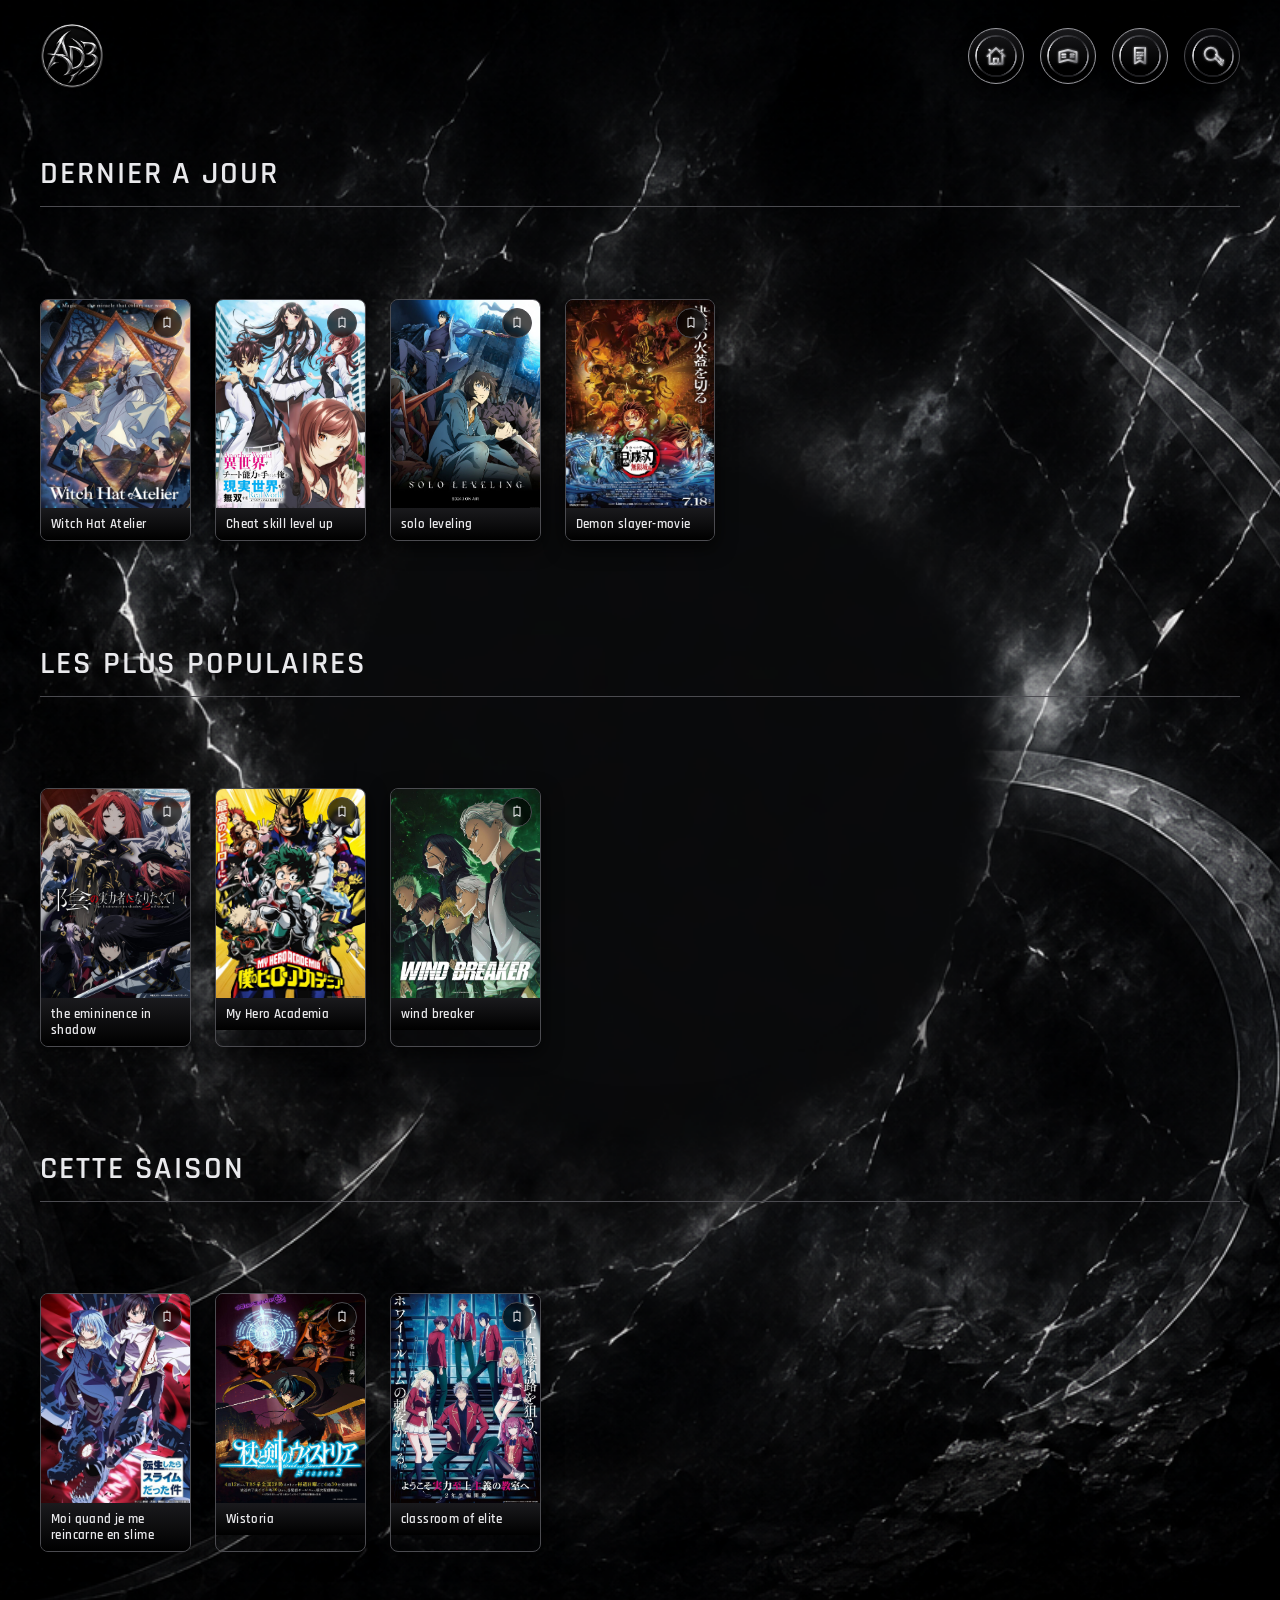
==== commit e401b140: "Add files via upload" ====
--- a/style.css
+++ b/style.css
@@ -32,8 +32,8 @@
   background-position: center;
   background-attachment: fixed;
   font-family: 'Rajdhani', sans-serif;
-  width: 1450px;
-  height: 1450px;
+  width: 100%;
+  min-height: 100vh;
 }
 
 html{
@@ -959,4 +959,161 @@
     background: linear-gradient(180deg, var(--chrome-1), var(--chrome-2));
     color: #000;
     border-color: var(--chrome-1);
-}+}
+
+/* ============================================
+   ADAPTATION AUTOMATIQUE : PC, tablette et mobile
+   ============================================ */
+
+/* Les éléments ne doivent jamais dépasser la largeur de l'écran */
+html {
+  width: 100%;
+  overflow-x: hidden;
+}
+
+body {
+  max-width: 100%;
+  overflow-x: hidden;
+  background-attachment: scroll;
+}
+
+/* Les images et lecteurs restent dans leur conteneur */
+img, video, iframe {
+  max-width: 100%;
+}
+
+.poster-grid {
+  display: grid;
+  grid-template-columns: repeat(auto-fill, minmax(min(150px, 42vw), 1fr));
+  gap: 24px;
+}
+
+.poster-card {
+  width: 100%;
+  min-width: 0;
+}
+
+.poster-card img {
+  width: 100%;
+  height: auto;
+  aspect-ratio: 5 / 7;
+  object-fit: cover;
+}
+
+@media (max-width: 700px) {
+  .site-header {
+    padding: 16px;
+    gap: 14px;
+  }
+
+  .site-header-right {
+    flex-wrap: wrap;
+    gap: 10px;
+  }
+
+  .catalogue-content {
+    padding: 16px 16px 30px;
+  }
+
+  .poster-grid,
+  .episode-section,
+  .detail-page {
+    padding-left: 16px;
+    padding-right: 16px;
+  }
+
+  .poster-grid {
+    grid-template-columns: repeat(2, minmax(0, 1fr));
+    gap: 14px;
+  }
+
+  .hero-card {
+    padding: 16px;
+    gap: 20px;
+  }
+
+  .hero-card .poster-link img {
+    width: min(260px, 80vw);
+    height: auto;
+    aspect-ratio: 13 / 18;
+    object-fit: cover;
+  }
+
+  .detail-layout {
+    gap: 20px;
+  }
+
+  .detail-poster {
+    width: min(260px, 80vw);
+  }
+
+  .detail-body,
+  .hero-info {
+    min-width: 0;
+    width: 100%;
+  }
+
+  .detail-actions {
+    flex-wrap: wrap;
+  }
+
+  .adb-search.is-open {
+    max-width: 100%;
+    width: min(340px, calc(100vw - 32px));
+  }
+
+  .adb-search-results {
+    width: min(320px, calc(100vw - 32px));
+  }
+
+  .episode-grid,
+  .saison-panel.is-active {
+    grid-template-columns: repeat(2, minmax(0, 1fr));
+  }
+}
+
+@media (max-width: 380px) {
+  .adb-icon-btn,
+  .adb-search,
+  .adb-search-btn {
+    flex-shrink: 0;
+  }
+
+  .site-header-right {
+    gap: 8px;
+  }
+
+  .adb-icon-btn,
+  .adb-search,
+  .adb-search-btn {
+    width: 48px;
+    height: 48px;
+  }
+
+  .adb-icon-btn,
+  .adb-search-btn {
+    flex-basis: 48px;
+  }
+
+  .adb-icon-ring {
+    width: 36px;
+    height: 36px;
+  }
+}
+
+@media (min-width: 701px) and (max-width: 1024px) {
+  .site-header {
+    padding-left: 24px;
+    padding-right: 24px;
+    gap: 16px;
+  }
+
+  .site-header-right {
+    gap: 10px;
+  }
+
+  .poster-grid {
+    padding-left: 24px;
+    padding-right: 24px;
+  }
+}
